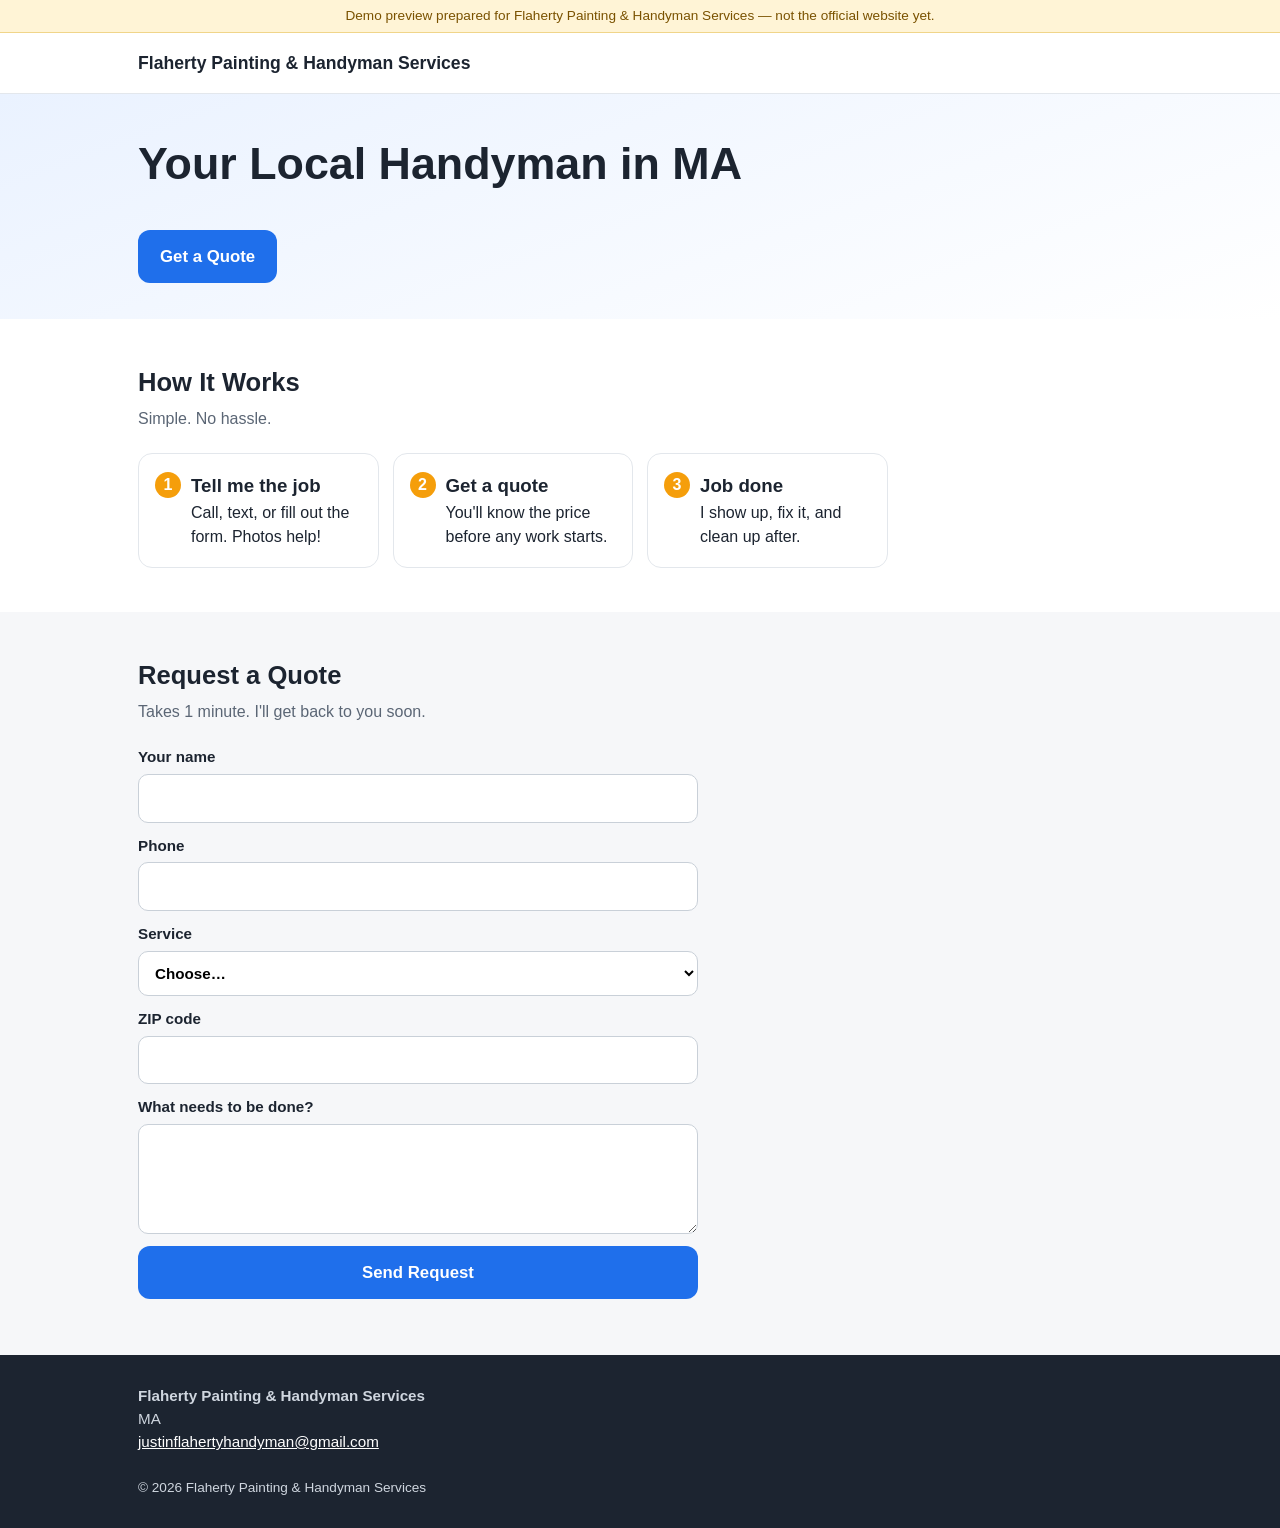
==== clients/01-flaherty-painting-handyman-services/index.html @ e027e021 "Add handyman demo sites Co-Authored-By: Claude Opus 5.5 <noreply@anthropic.com> Claude-Session: http" ====
<!DOCTYPE html>
<html lang="en">
<head>
<meta charset="UTF-8">
<meta name="viewport" content="width=device-width, initial-scale=1">
<title>Handyman</title>
<meta name="description" content="">
<meta name="robots" content="noindex, nofollow">
<style>
:root{--brand:#1f6feb;--brand-d:#1557c0;--accent:#f59e0b;--ink:#1c2430;--muted:#5b6675;--bg:#f6f7f9;--card:#fff;--line:#e3e7ec;--r:14px}
*{box-sizing:border-box;margin:0;padding:0}
body{font-family:-apple-system,BlinkMacSystemFont,"Segoe UI",Roboto,Arial,sans-serif;color:var(--ink);background:var(--bg);line-height:1.5;padding-bottom:76px}
a{color:inherit}
.wrap{max-width:1040px;margin:0 auto;padding:0 18px}
.ph{color:#9aa3ae;font-style:italic}
header{background:#fff;border-bottom:1px solid var(--line);position:sticky;top:0;z-index:10}
header .wrap{display:flex;align-items:center;justify-content:space-between;height:60px;gap:12px}
.logo{font-weight:800;font-size:1.1rem;display:flex;align-items:center;gap:8px}
.logo img{height:36px}
.hcall{background:var(--brand);color:#fff;text-decoration:none;padding:9px 14px;border-radius:10px;font-weight:700;white-space:nowrap}
.hero{background:linear-gradient(160deg,#eaf2ff,#fff);padding:44px 0 36px}
.hero h1{font-size:clamp(1.8rem,5vw,2.8rem);line-height:1.15;margin-bottom:10px}
.hero p.lead{font-size:1.1rem;color:var(--muted);margin-bottom:18px}
.badges{display:flex;flex-wrap:wrap;gap:8px;margin-bottom:22px}
.badge{background:#fff;border:1px solid var(--line);border-radius:999px;padding:6px 12px;font-size:.9rem;font-weight:600}
.cta{display:flex;flex-wrap:wrap;gap:10px}
.btn{display:inline-block;text-decoration:none;border:0;cursor:pointer;font:inherit;font-weight:700;padding:14px 22px;border-radius:12px;font-size:1.05rem;text-align:center}
.btn-p{background:var(--brand);color:#fff}.btn-p:hover{background:var(--brand-d)}
.btn-s{background:#fff;color:var(--ink);border:2px solid var(--ink)}
section{padding:44px 0}
section h2{font-size:1.6rem;margin-bottom:6px}
section .sub{color:var(--muted);margin-bottom:22px}
.grid{display:grid;gap:14px;grid-template-columns:repeat(auto-fill,minmax(220px,1fr))}
.card{background:var(--card);border:1px solid var(--line);border-radius:var(--r);padding:18px}
.svc .ic{font-size:1.8rem}.svc h3{margin:6px 0 4px;font-size:1.1rem}
.svc .price{margin-top:8px;font-weight:700;color:var(--brand)}
.steps{counter-reset:s}.step{position:relative;padding-left:52px}
.step:before{counter-increment:s;content:counter(s);position:absolute;left:16px;top:18px;width:26px;height:26px;border-radius:50%;background:var(--accent);color:#fff;font-weight:800;display:grid;place-items:center}
.chips{display:flex;flex-wrap:wrap;gap:8px}
.chip{background:#fff;border:1px solid var(--line);border-radius:999px;padding:6px 14px}
.ba{display:grid;grid-template-columns:1fr 1fr;gap:4px;border-radius:var(--r);overflow:hidden}
.ba figure{position:relative}.ba img{width:100%;height:160px;object-fit:cover;display:block}
.ba figcaption{position:absolute;left:6px;top:6px;background:rgba(0,0,0,.6);color:#fff;font-size:.75rem;padding:2px 8px;border-radius:6px}
.stars{color:var(--accent);letter-spacing:2px}
details{background:#fff;border:1px solid var(--line);border-radius:12px;padding:14px 16px;margin-bottom:10px}
summary{font-weight:700;cursor:pointer}details p{margin-top:8px;color:var(--muted)}
form{display:grid;gap:12px;max-width:560px}
label{font-weight:600;font-size:.95rem;display:grid;gap:5px}
input,select,textarea{font:inherit;padding:12px;border:1px solid #c9d0d8;border-radius:10px;background:#fff;width:100%}
textarea{min-height:110px}
#formMsg{font-weight:600}
.ok{color:#15803d}.err{color:#b91c1c}
footer{background:var(--ink);color:#cfd6df;padding:30px 0;font-size:.95rem}
footer a{color:#fff}
.social{display:flex;gap:14px;flex-wrap:wrap;margin-top:10px}
.bar{position:fixed;left:0;right:0;bottom:0;display:grid;grid-template-columns:1fr 1fr;gap:8px;padding:10px;background:#fff;border-top:1px solid var(--line);z-index:20}
.bar .btn{padding:12px}
@media(min-width:800px){.bar{display:none}body{padding-bottom:0}}
.hide{display:none!important}
.demo{background:#fff4d6;color:#7a5200;text-align:center;font-size:.85rem;padding:6px 12px;border-bottom:1px solid #f0d58a}
</style>
</head>
<body>

<div class="demo hide" id="demoBar"></div>
<header><div class="wrap">
  <div class="logo" id="logo"></div>
  <a class="hcall" id="hCall" href="#">📞 Call</a>
</div></header>

<div class="hero"><div class="wrap">
  <h1 id="heroTitle"></h1>
  <p class="lead" id="heroLead"></p>
  <div class="badges" id="badges"></div>
  <div class="cta">
    <a class="btn btn-p" href="#quote">Get a Quote</a>
    <a class="btn btn-s" id="heroCall" href="#">📞 Call Now</a>
  </div>
</div></div>

<section id="services"><div class="wrap">
  <h2>What I Can Help With</h2>
  <p class="sub">Don't see your job? Just ask — send a quick message.</p>
  <div class="grid" id="svcList"></div>
</div></section>

<section id="how" style="background:#fff"><div class="wrap">
  <h2>How It Works</h2>
  <p class="sub">Simple. No hassle.</p>
  <div class="grid steps">
    <div class="card step"><h3>Tell me the job</h3><p>Call, text, or fill out the form. Photos help!</p></div>
    <div class="card step"><h3>Get a quote</h3><p>You'll know the price before any work starts.</p></div>
    <div class="card step"><h3>Job done</h3><p>I show up, fix it, and clean up after.</p></div>
  </div>
</div></section>

<section id="area"><div class="wrap">
  <h2>Service Area</h2>
  <p class="sub" id="areaSub"></p>
  <div class="chips" id="areaList"></div>
</div></section>

<section id="gallery" style="background:#fff"><div class="wrap">
  <h2>Recent Work</h2>
  <p class="sub">Real before &amp; after photos.</p>
  <div class="grid" id="galList"></div>
</div></section>

<section id="reviews"><div class="wrap">
  <h2>What Customers Say</h2>
  <p class="sub" id="revSub"></p>
  <div class="grid" id="revList"></div>
</div></section>

<section id="faqSec" style="background:#fff"><div class="wrap">
  <h2>Questions</h2>
  <p class="sub">Quick answers.</p>
  <div id="faqList"></div>
</div></section>

<section id="quote"><div class="wrap">
  <h2>Request a Quote</h2>
  <p class="sub">Takes 1 minute. I'll get back to you soon.</p>
  <form id="qForm" novalidate>
    <label>Your name<input name="name" required autocomplete="name"></label>
    <label>Phone<input name="phone" type="tel" required autocomplete="tel"></label>
    <label>Service<select name="service" id="svcSelect"><option value="">Choose…</option></select></label>
    <label>ZIP code<input name="zip" inputmode="numeric" maxlength="5"></label>
    <label>What needs to be done?<textarea name="details" required></textarea></label>
    <button class="btn btn-p" type="submit">Send Request</button>
    <p id="formMsg" role="status"></p>
  </form>
</div></section>

<footer><div class="wrap">
  <div id="fInfo"></div>
  <div class="social" id="fSocial"></div>
  <p style="margin-top:14px;font-size:.85rem" id="fCopy"></p>
</div></footer>

<div class="bar">
  <a class="btn btn-s" id="barCall" href="#">📞 Call</a>
  <a class="btn btn-p" href="#quote">Get a Quote</a>
</div>

<script src="config.js"></script>
<script>
(function(){
  const S = window.SITE || {}, B = S.business || {}, P = !!S.showPlaceholders;
  const $ = id => document.getElementById(id);
  const has = v => Array.isArray(v) ? v.length > 0 : !!(v && String(v).trim());
  const el = (tag, cls, text) => { const e = document.createElement(tag); if (cls) e.className = cls; if (text != null) e.textContent = text; return e; };
  // set text or placeholder; returns false if empty and placeholders off
  const put = (node, val, ph) => {
    if (has(val)) { node.textContent = val; return true; }
    if (P) { node.textContent = "[" + ph + "]"; node.classList.add("ph"); return true; }
    node.textContent = ""; return false;
  };
  const hideSec = (id, list) => { if (!has(list) && !P) $(id).classList.add("hide"); };
  const place = [B.city, B.state].filter(has).join(", ");

  // Demo banner
  if (S.demo) { const db = $("demoBar"); db.textContent = "Demo preview" + (has(B.name) ? " prepared for " + B.name : "") + " — not the official website yet."; db.classList.remove("hide"); }

  // Title / meta
  if (has(B.name)) document.title = B.name + (place ? " — Handyman in " + place : "");
  document.querySelector('meta[name=description]').content =
    [B.tagline, place && "Handyman services in " + place].filter(has).join(". ");

  // Logo
  const logo = $("logo");
  if (has(B.logo)) { const i = el("img"); i.src = B.logo; i.alt = B.name || "Logo"; logo.append(i); }
  const ln = el("span"); put(ln, B.name, "Business Name"); logo.append(ln);

  // Phone buttons
  const tel = has(B.phone) ? "tel:" + B.phone.replace(/[^\d+]/g, "") : "";
  ["hCall","heroCall","barCall"].forEach(id => {
    const a = $(id);
    if (tel) a.href = tel;
    else if (P) { a.href = "#"; a.title = "Phone not set"; a.addEventListener("click", e => e.preventDefault()); }
    else a.classList.add("hide");
  });
  if (has(B.phoneDisplay) && tel) $("heroCall").textContent = "📞 " + B.phoneDisplay;

  // Hero
  $("heroTitle").textContent = place ? "Your Local Handyman in " + place : (P ? "Your Local Handyman in [City, State]" : "Your Local Handyman");
  put($("heroLead"), B.tagline, "Short tagline — e.g. what you do best");

  // Badges (only true facts)
  const badges = $("badges");
  const addB = t => badges.append(el("span","badge",t));
  if (B.licensed) addB("✅ Licensed" + (has(B.licenseNumber) ? " #" + B.licenseNumber : ""));
  if (B.insured) addB("🛡️ Insured");
  if (has(B.yearsInBusiness)) addB("🔧 " + B.yearsInBusiness + " years experience");
  if (has(B.hours)) addB("🕒 " + B.hours);
  if (B.freeQuotes) addB("💬 Free quotes");

  // Services
  const svc = S.services || [], sl = $("svcList"), sel = $("svcSelect");
  svc.forEach(s => {
    const c = el("div","card svc");
    if (has(s.icon)) c.append(el("div","ic",s.icon));
    c.append(el("h3",null,s.name || ""));
    if (has(s.desc)) c.append(el("p",null,s.desc));
    if (has(s.priceFrom)) c.append(el("div","price","From " + s.priceFrom));
    sl.append(c);
    const o = el("option",null,s.name); o.value = s.name; sel.append(o);
  });
  if (!svc.length && P) sl.append(el("div","card ph","[Add services in config.js]"));
  sel.append(Object.assign(el("option",null,"Other"),{value:"Other"}));
  hideSec("services", svc);

  // Area
  const area = S.serviceArea || [];
  area.forEach(a => $("areaList").append(el("span","chip",a)));
  if (!area.length && P) $("areaList").append(el("span","chip ph","[Cities / ZIP codes]"));
  $("areaSub").textContent = place ? "Based in " + place + ". Not sure if I cover you? Just ask." : "Not sure if I cover you? Just ask.";
  hideSec("area", area);

  // Gallery
  const gal = S.gallery || [];
  gal.forEach(g => {
    const c = el("div","card"); c.style.padding = "8px";
    const ba = el("div","ba");
    [["before","Before"],["after","After"]].forEach(([k,t]) => {
      if (!has(g[k])) return;
      const f = el("figure"), i = el("img"); i.src = g[k]; i.alt = t + (g.caption ? " — " + g.caption : ""); i.loading = "lazy";
      f.append(i, el("figcaption",null,t)); ba.append(f);
    });
    c.append(ba); if (has(g.caption)) { const p = el("p",null,g.caption); p.style.padding = "8px 6px 2px"; c.append(p); }
    $("galList").append(c);
  });
  if (!gal.length && P) $("galList").append(el("div","card ph","[Real before/after photos]"));
  hideSec("gallery", gal);

  // Reviews (real only)
  const rev = S.reviews || [];
  rev.forEach(r => {
    const c = el("div","card");
    const n = Math.max(0, Math.min(5, parseInt(r.stars) || 0));
    if (n) c.append(el("div","stars","★".repeat(n)));
    c.append(el("p",null,"“" + (r.text || "") + "”"));
    const m = el("p",null,"— " + (r.name || "") + (has(r.source) ? " · " + r.source : "")); m.style.cssText = "color:var(--muted);margin-top:8px;font-size:.9rem";
    c.append(m); $("revList").append(c);
  });
  if (!rev.length && P) $("revList").append(el("div","card ph","[Real reviews only — e.g. copied from Google]"));
  const rs = $("revSub");
  if (has(S.reviewsLink)) { const a = el("a",null,"See all reviews →"); a.href = S.reviewsLink; a.target = "_blank"; a.rel = "noopener"; rs.append(a); }
  hideSec("reviews", rev);

  // FAQ (+ payments as FAQ item if set)
  const faq = (S.faq || []).slice();
  if (has(S.payments)) faq.push({ q: "How can I pay?", a: S.payments.join(", ") });
  faq.forEach(f => { const d = el("details"); d.append(el("summary",null,f.q), el("p",null,f.a)); $("faqList").append(d); });
  if (!faq.length && P) $("faqList").append(el("div","card ph","[FAQ: payment, warranty, how fast you come…]"));
  hideSec("faqSec", faq);

  // Footer
  const fi = $("fInfo");
  const fn = el("strong"); put(fn, B.name, "Business Name"); fi.append(fn);
  [B.address || place, B.hours].filter(has).forEach(t => fi.append(el("div",null,t)));
  if (tel) { const a = el("a",null,B.phoneDisplay || B.phone); a.href = tel; { const w = el("div"); w.append(a); fi.append(w); } }
  if (has(B.email)) { const a = el("a",null,B.email); a.href = "mailto:" + B.email; { const w = el("div"); w.append(a); fi.append(w); } }
  const so = S.social || {}, names = {google:"Google",facebook:"Facebook",instagram:"Instagram",yelp:"Yelp",nextdoor:"Nextdoor"};
  Object.keys(names).forEach(k => { if (has(so[k])) { const a = el("a",null,names[k]); a.href = so[k]; a.target = "_blank"; a.rel = "noopener"; $("fSocial").append(a); } });
  $("fCopy").textContent = "© " + new Date().getFullYear() + (has(B.name) ? " " + B.name : "");

  // Quote form
  const L = S.leads || {}, form = $("qForm"), msg = $("formMsg");
  const say = (t, ok) => { msg.textContent = t; msg.className = ok ? "ok" : "err"; };
  form.addEventListener("submit", async e => {
    e.preventDefault();
    const d = Object.fromEntries(new FormData(form));
    if (!has(d.name) || !has(d.phone) || !has(d.details)) return say("Please fill in name, phone and what needs to be done.");
    const text = `New quote request\nName: ${d.name}\nPhone: ${d.phone}\nService: ${d.service || "-"}\nZIP: ${d.zip || "-"}\nDetails: ${d.details}`;
    if (has(L.formEndpoint)) {
      try {
        const r = await fetch(L.formEndpoint, { method: "POST", headers: { "Accept": "application/json" }, body: new FormData(form) });
        if (!r.ok) throw 0;
        form.reset(); return say("Thanks! Your request was sent. I'll get back to you soon.", true);
      } catch (_) { return say("Couldn't send. Please call or text instead."); }
    }
    if (has(L.email)) { location.href = "mailto:" + L.email + "?subject=" + encodeURIComponent("Quote request — " + d.name) + "&body=" + encodeURIComponent(text); return say("Your email app should open — just press Send.", true); }
    if (has(L.sms)) { location.href = "sms:" + L.sms.replace(/[^\d+]/g,"") + "?&body=" + encodeURIComponent(text); return say("Your messages app should open — just press Send.", true); }
    say(P ? "[Form not connected yet — set leads in config.js]" : "Please call us to request a quote.");
  });
})();
</script>
</body>
</html>
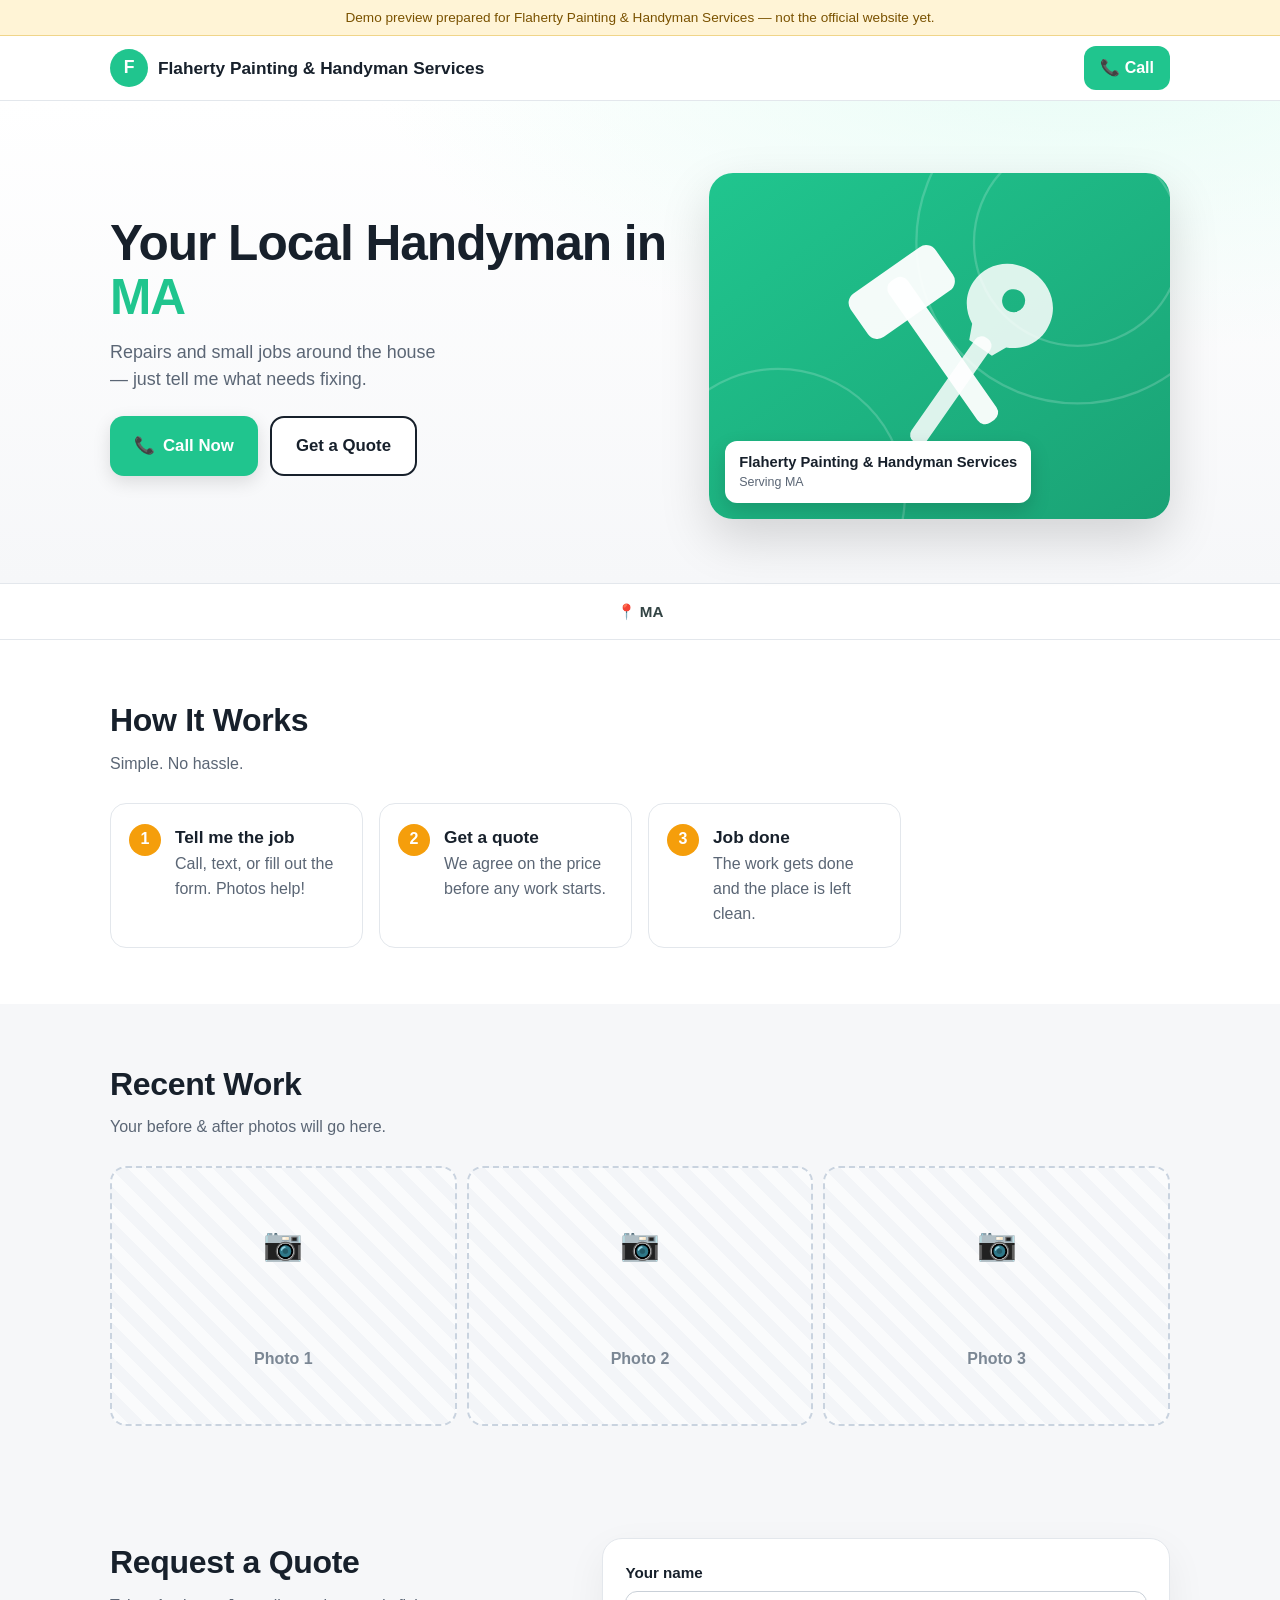
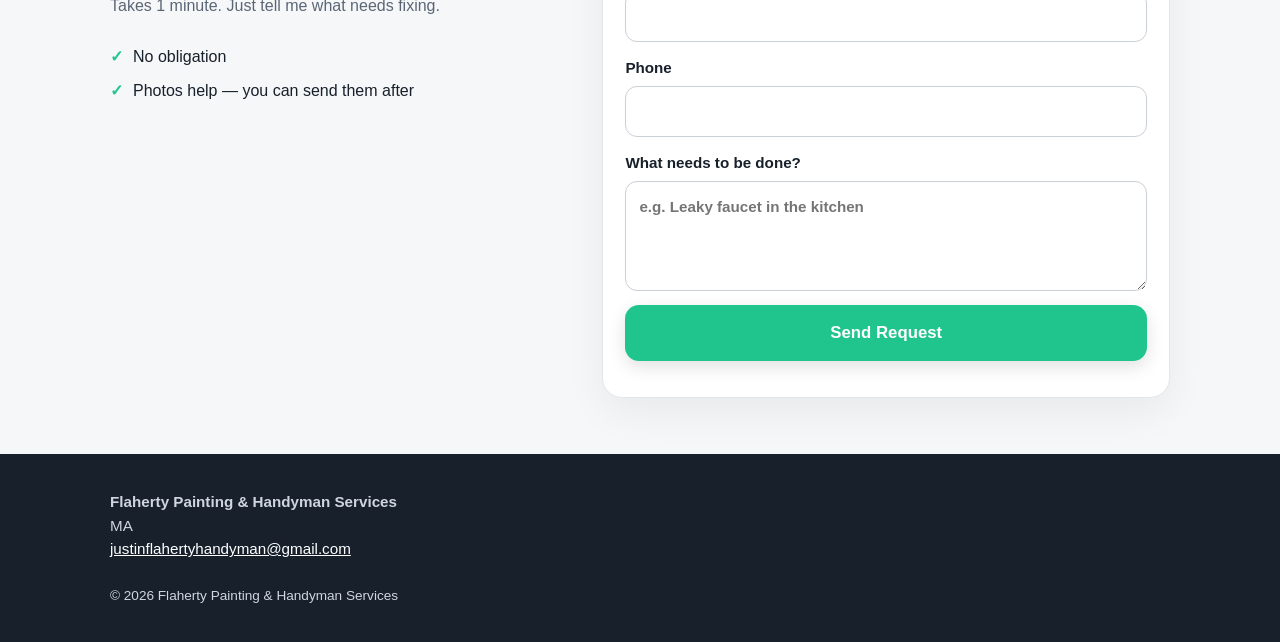
==== commit bebe3260: "Design v2 for all handyman demos Co-Authored-By: Claude Opus 5.5 <noreply@anthropic.com> Claude-Sess" ====
--- a/clients/01-flaherty-painting-handyman-services/index.html
+++ b/clients/01-flaherty-painting-handyman-services/index.html
@@ -7,129 +7,222 @@
 <meta name="description" content="">
 <meta name="robots" content="noindex, nofollow">
 <style>
-:root{--brand:#1f6feb;--brand-d:#1557c0;--accent:#f59e0b;--ink:#1c2430;--muted:#5b6675;--bg:#f6f7f9;--card:#fff;--line:#e3e7ec;--r:14px}
+:root{--brand:#1f6feb;--brand-d:#1557c0;--brand-l:#eaf2ff;--accent:#f59e0b;--ink:#17202b;--muted:#5b6675;--bg:#f6f7f9;--card:#fff;--line:#e3e7ec;--r:16px}
 *{box-sizing:border-box;margin:0;padding:0}
-body{font-family:-apple-system,BlinkMacSystemFont,"Segoe UI",Roboto,Arial,sans-serif;color:var(--ink);background:var(--bg);line-height:1.5;padding-bottom:76px}
+html{scroll-behavior:smooth}
+body{font-family:-apple-system,BlinkMacSystemFont,"Segoe UI",Roboto,Arial,sans-serif;color:var(--ink);background:var(--bg);line-height:1.55;padding-bottom:80px;-webkit-font-smoothing:antialiased}
 a{color:inherit}
-.wrap{max-width:1040px;margin:0 auto;padding:0 18px}
-.ph{color:#9aa3ae;font-style:italic}
-header{background:#fff;border-bottom:1px solid var(--line);position:sticky;top:0;z-index:10}
-header .wrap{display:flex;align-items:center;justify-content:space-between;height:60px;gap:12px}
-.logo{font-weight:800;font-size:1.1rem;display:flex;align-items:center;gap:8px}
-.logo img{height:36px}
-.hcall{background:var(--brand);color:#fff;text-decoration:none;padding:9px 14px;border-radius:10px;font-weight:700;white-space:nowrap}
-.hero{background:linear-gradient(160deg,#eaf2ff,#fff);padding:44px 0 36px}
-.hero h1{font-size:clamp(1.8rem,5vw,2.8rem);line-height:1.15;margin-bottom:10px}
-.hero p.lead{font-size:1.1rem;color:var(--muted);margin-bottom:18px}
-.badges{display:flex;flex-wrap:wrap;gap:8px;margin-bottom:22px}
-.badge{background:#fff;border:1px solid var(--line);border-radius:999px;padding:6px 12px;font-size:.9rem;font-weight:600}
-.cta{display:flex;flex-wrap:wrap;gap:10px}
-.btn{display:inline-block;text-decoration:none;border:0;cursor:pointer;font:inherit;font-weight:700;padding:14px 22px;border-radius:12px;font-size:1.05rem;text-align:center}
-.btn-p{background:var(--brand);color:#fff}.btn-p:hover{background:var(--brand-d)}
+.wrap{max-width:1100px;margin:0 auto;padding:0 20px}
+.hide{display:none!important}
+
+/* demo bar */
+.demo{background:#fff4d6;color:#7a5200;text-align:center;font-size:.85rem;padding:7px 12px;border-bottom:1px solid #f0d58a}
+
+/* header */
+header{background:rgba(255,255,255,.92);backdrop-filter:blur(8px);border-bottom:1px solid var(--line);position:sticky;top:0;z-index:10}
+header .wrap{display:flex;align-items:center;justify-content:space-between;height:64px;gap:12px}
+.logo{font-weight:800;font-size:1.08rem;display:flex;align-items:center;gap:10px;text-decoration:none}
+.logo img{height:38px}
+.mono{width:38px;height:38px;border-radius:50%;background:var(--brand);color:#fff;display:grid;place-items:center;font-weight:800;font-size:1.1rem;flex:none}
+.hcall{background:var(--brand);color:#fff;text-decoration:none;padding:10px 16px;border-radius:12px;font-weight:700;white-space:nowrap;border:0;font:inherit;font-weight:700;cursor:pointer}
+
+/* buttons */
+.btn{display:inline-flex;align-items:center;justify-content:center;gap:8px;text-decoration:none;border:0;cursor:pointer;font:inherit;font-weight:700;padding:15px 24px;border-radius:14px;font-size:1.05rem;transition:transform .15s,box-shadow .2s,background .2s}
+.btn:hover{transform:translateY(-2px)}
+.btn-p{background:var(--brand);color:#fff;box-shadow:0 6px 18px rgba(0,0,0,.12)}
+.btn-p:hover{background:var(--brand-d)}
 .btn-s{background:#fff;color:var(--ink);border:2px solid var(--ink)}
-section{padding:44px 0}
-section h2{font-size:1.6rem;margin-bottom:6px}
-section .sub{color:var(--muted);margin-bottom:22px}
-.grid{display:grid;gap:14px;grid-template-columns:repeat(auto-fill,minmax(220px,1fr))}
-.card{background:var(--card);border:1px solid var(--line);border-radius:var(--r);padding:18px}
-.svc .ic{font-size:1.8rem}.svc h3{margin:6px 0 4px;font-size:1.1rem}
-.svc .price{margin-top:8px;font-weight:700;color:var(--brand)}
-.steps{counter-reset:s}.step{position:relative;padding-left:52px}
-.step:before{counter-increment:s;content:counter(s);position:absolute;left:16px;top:18px;width:26px;height:26px;border-radius:50%;background:var(--accent);color:#fff;font-weight:800;display:grid;place-items:center}
+.pulse{animation:pulse 2.6s ease-in-out infinite}
+@keyframes pulse{0%,100%{box-shadow:0 0 0 0 rgba(31,111,235,.45)}50%{box-shadow:0 0 0 12px rgba(31,111,235,0)}}
+
+/* hero */
+.hero{background:radial-gradient(1200px 500px at 85% -10%,var(--brand-l),transparent 60%),linear-gradient(180deg,#fff,var(--bg));padding:48px 0 40px}
+.hero .wrap{display:grid;gap:36px;align-items:center}
+.hero h1{font-size:clamp(2rem,5.2vw,3.1rem);line-height:1.1;letter-spacing:-.02em;margin-bottom:14px}
+.hero h1 span{color:var(--brand)}
+.hero p.lead{font-size:1.12rem;color:var(--muted);margin-bottom:22px;max-width:34ch}
+.cta{display:flex;flex-wrap:wrap;gap:12px}
+.art{position:relative;border-radius:24px;background:linear-gradient(145deg,var(--brand),var(--brand-d));aspect-ratio:4/3;overflow:hidden;box-shadow:0 20px 50px rgba(0,0,0,.15)}
+.art svg{position:absolute;inset:0;width:100%;height:100%}
+.art .tag{position:absolute;left:16px;bottom:16px;background:#fff;border-radius:12px;padding:10px 14px;font-weight:700;font-size:.92rem;box-shadow:0 8px 20px rgba(0,0,0,.15)}
+.art .tag small{display:block;font-weight:500;color:var(--muted);font-size:.78rem}
+@media(min-width:860px){.hero .wrap{grid-template-columns:1.1fr .9fr}.hero{padding:72px 0 64px}}
+
+/* fact strip */
+.strip{background:#fff;border-top:1px solid var(--line);border-bottom:1px solid var(--line)}
+.strip .wrap{display:flex;flex-wrap:wrap;gap:10px 28px;justify-content:center;padding-top:16px;padding-bottom:16px;font-weight:600;font-size:.95rem;color:#344}
+.strip span{display:flex;align-items:center;gap:8px}
+
+/* sections */
+section{padding:56px 0}
+section.alt{background:#fff}
+section h2{font-size:clamp(1.5rem,3.4vw,2rem);letter-spacing:-.01em;margin-bottom:6px}
+section .sub{color:var(--muted);margin-bottom:26px}
+.grid{display:grid;gap:16px;grid-template-columns:repeat(auto-fill,minmax(230px,1fr))}
+.card{background:var(--card);border:1px solid var(--line);border-radius:var(--r);padding:20px;transition:transform .2s,box-shadow .2s,border-color .2s}
+.card.lift:hover{transform:translateY(-4px);box-shadow:0 14px 30px rgba(0,0,0,.08);border-color:transparent}
+.svc{display:flex;gap:14px;align-items:flex-start}
+.svc .ic{font-size:1.6rem;width:52px;height:52px;border-radius:14px;background:var(--brand-l);display:grid;place-items:center;flex:none}
+.svc h3{font-size:1.08rem;margin-bottom:2px}
+.svc p{color:var(--muted);font-size:.95rem}
+.svc .price{margin-top:6px;font-weight:700;color:var(--brand)}
+.grid.few{grid-template-columns:1fr;max-width:640px}
+.steps .card{position:relative;padding-left:64px}
+.steps .n{position:absolute;left:18px;top:20px;width:32px;height:32px;border-radius:50%;background:var(--accent);color:#fff;font-weight:800;display:grid;place-items:center}
+.steps h3{font-size:1.08rem;margin-bottom:2px}
+.steps p{color:var(--muted)}
 .chips{display:flex;flex-wrap:wrap;gap:8px}
-.chip{background:#fff;border:1px solid var(--line);border-radius:999px;padding:6px 14px}
-.ba{display:grid;grid-template-columns:1fr 1fr;gap:4px;border-radius:var(--r);overflow:hidden}
-.ba figure{position:relative}.ba img{width:100%;height:160px;object-fit:cover;display:block}
-.ba figcaption{position:absolute;left:6px;top:6px;background:rgba(0,0,0,.6);color:#fff;font-size:.75rem;padding:2px 8px;border-radius:6px}
+.chip{background:#fff;border:1px solid var(--line);border-radius:999px;padding:7px 15px;font-weight:600}
+.ba{display:grid;grid-template-columns:1fr 1fr;gap:4px;border-radius:12px;overflow:hidden}
+.ba figure{position:relative}.ba img{width:100%;height:170px;object-fit:cover;display:block}
+.ba figcaption{position:absolute;left:8px;top:8px;background:rgba(0,0,0,.6);color:#fff;font-size:.75rem;padding:2px 8px;border-radius:6px}
+.ph-photo{aspect-ratio:4/3;border:2px dashed #c9d3df;border-radius:var(--r);display:grid;place-items:center;text-align:center;color:#7b8794;background:repeating-linear-gradient(45deg,#fafbfc,#fafbfc 12px,#f3f5f8 12px,#f3f5f8 24px);padding:16px;font-weight:600}
+.gal-ph{grid-template-columns:repeat(3,1fr)!important;gap:10px}
+@media(max-width:600px){.gal-ph .ph-photo{aspect-ratio:1;padding:8px;font-size:.75rem}.gal-ph .ph-photo b{font-size:1.4rem}.art{aspect-ratio:16/9}}
+.ph-photo b{display:block;font-size:2rem;margin-bottom:6px}
 .stars{color:var(--accent);letter-spacing:2px}
-details{background:#fff;border:1px solid var(--line);border-radius:12px;padding:14px 16px;margin-bottom:10px}
-summary{font-weight:700;cursor:pointer}details p{margin-top:8px;color:var(--muted)}
-form{display:grid;gap:12px;max-width:560px}
-label{font-weight:600;font-size:.95rem;display:grid;gap:5px}
-input,select,textarea{font:inherit;padding:12px;border:1px solid #c9d0d8;border-radius:10px;background:#fff;width:100%}
-textarea{min-height:110px}
+.revcta{display:flex;align-items:center;justify-content:space-between;gap:16px;flex-wrap:wrap;background:var(--brand-l);border-radius:var(--r);padding:22px}
+.revcta p{font-weight:700;font-size:1.05rem}
+details{background:#fff;border:1px solid var(--line);border-radius:14px;padding:16px 18px;margin-bottom:10px}
+summary{font-weight:700;cursor:pointer;list-style:none;display:flex;justify-content:space-between;gap:10px}
+summary::after{content:"+";font-size:1.3rem;line-height:1;color:var(--brand);transition:transform .2s}
+details[open] summary::after{transform:rotate(45deg)}
+details p{margin-top:8px;color:var(--muted)}
+
+/* quote */
+.quote-box{display:grid;gap:28px;align-items:start}
+@media(min-width:860px){.quote-box{grid-template-columns:.9fr 1.1fr}}
+.qside li{list-style:none;margin:10px 0;display:flex;gap:10px;align-items:flex-start}
+.qside li b{color:var(--brand)}
+form{display:grid;gap:14px;background:#fff;border:1px solid var(--line);border-radius:20px;padding:22px;box-shadow:0 14px 40px rgba(0,0,0,.06)}
+label{font-weight:600;font-size:.95rem;display:grid;gap:6px}
+input,textarea{font:inherit;padding:13px;border:1px solid #c9d0d8;border-radius:12px;background:#fff;width:100%;transition:border-color .2s,box-shadow .2s}
+input:focus,textarea:focus{outline:0;border-color:var(--brand);box-shadow:0 0 0 4px var(--brand-l)}
+textarea{min-height:110px;resize:vertical}
 #formMsg{font-weight:600}
-.ok{color:#15803d}.err{color:#b91c1c}
-footer{background:var(--ink);color:#cfd6df;padding:30px 0;font-size:.95rem}
+.err{color:#b91c1c}
+.done{display:grid;place-items:center;text-align:center;gap:10px;padding:30px 10px}
+.check{width:64px;height:64px;border-radius:50%;background:#16a34a;display:grid;place-items:center;animation:pop .5s cubic-bezier(.2,1.4,.4,1)}
+.check svg{width:34px;height:34px;stroke:#fff;stroke-width:3;fill:none;stroke-dasharray:40;stroke-dashoffset:40;animation:draw .5s .25s forwards}
+@keyframes pop{from{transform:scale(0)}to{transform:scale(1)}}
+@keyframes draw{to{stroke-dashoffset:0}}
+
+/* footer */
+footer{background:var(--ink);color:#cfd6df;padding:36px 0;font-size:.95rem}
 footer a{color:#fff}
 .social{display:flex;gap:14px;flex-wrap:wrap;margin-top:10px}
-.bar{position:fixed;left:0;right:0;bottom:0;display:grid;grid-template-columns:1fr 1fr;gap:8px;padding:10px;background:#fff;border-top:1px solid var(--line);z-index:20}
-.bar .btn{padding:12px}
-@media(min-width:800px){.bar{display:none}body{padding-bottom:0}}
-.hide{display:none!important}
-.demo{background:#fff4d6;color:#7a5200;text-align:center;font-size:.85rem;padding:6px 12px;border-bottom:1px solid #f0d58a}
+
+/* sticky bar (mobile) */
+.bar{position:fixed;left:0;right:0;bottom:0;display:grid;grid-auto-flow:column;grid-auto-columns:1fr;gap:8px;padding:10px;background:#fff;border-top:1px solid var(--line);z-index:20;box-shadow:0 -6px 20px rgba(0,0,0,.06)}
+.bar .btn{padding:13px}
+@media(min-width:860px){.bar{display:none}body{padding-bottom:0}}
+
+/* toast */
+.toast{position:fixed;left:50%;bottom:96px;transform:translateX(-50%) translateY(20px);background:var(--ink);color:#fff;padding:12px 18px;border-radius:12px;font-size:.92rem;opacity:0;pointer-events:none;transition:.3s;z-index:30;max-width:90vw;text-align:center}
+.toast.on{opacity:1;transform:translateX(-50%) translateY(0)}
+
+/* scroll reveal */
+.rv{opacity:0;transform:translateY(24px);transition:opacity .7s ease,transform .7s ease}
+.rv.in{opacity:1;transform:none}
+.stagger>*{opacity:0;transform:translateY(18px);transition:opacity .6s ease,transform .6s ease}
+.stagger.in>*{opacity:1;transform:none}
+.stagger.in>*:nth-child(2){transition-delay:.12s}.stagger.in>*:nth-child(3){transition-delay:.24s}.stagger.in>*:nth-child(4){transition-delay:.36s}.stagger.in>*:nth-child(5){transition-delay:.48s}.stagger.in>*:nth-child(6){transition-delay:.6s}
+@media (prefers-reduced-motion:reduce){*,*::before,*::after{animation:none!important;transition:none!important}.rv,.stagger>*{opacity:1;transform:none}}
 </style>
 </head>
 <body>
 
 <div class="demo hide" id="demoBar"></div>
+
 <header><div class="wrap">
-  <div class="logo" id="logo"></div>
-  <a class="hcall" id="hCall" href="#">📞 Call</a>
+  <a class="logo" href="#top" id="logo"></a>
+  <a class="hcall callbtn" href="#">📞 <span>Call</span></a>
 </div></header>
 
-<div class="hero"><div class="wrap">
-  <h1 id="heroTitle"></h1>
-  <p class="lead" id="heroLead"></p>
-  <div class="badges" id="badges"></div>
-  <div class="cta">
-    <a class="btn btn-p" href="#quote">Get a Quote</a>
-    <a class="btn btn-s" id="heroCall" href="#">📞 Call Now</a>
+<div class="hero" id="top"><div class="wrap">
+  <div class="rv">
+    <h1 id="heroTitle"></h1>
+    <p class="lead" id="heroLead"></p>
+    <div class="cta">
+      <a class="btn btn-p pulse callbtn" href="#">📞 <span>Call Now</span></a>
+      <a class="btn btn-s" href="#quote">Get a Quote</a>
+    </div>
+  </div>
+  <div class="art rv" aria-hidden="true">
+    <svg viewBox="0 0 400 300" preserveAspectRatio="xMidYMid slice">
+      <g fill="none" stroke="rgba(255,255,255,.18)" stroke-width="2">
+        <circle cx="320" cy="60" r="90"/><circle cx="320" cy="60" r="140"/><circle cx="60" cy="280" r="110"/>
+      </g>
+      <g transform="translate(120 60) rotate(-35 80 90)" fill="#fff">
+        <rect x="70" y="20" width="20" height="150" rx="8" opacity=".95"/>
+        <path d="M45 10h70a10 10 0 0 1 10 10v26a10 10 0 0 1-10 10H45a10 10 0 0 1-10-10V20a10 10 0 0 1 10-10z" opacity=".95"/>
+      </g>
+      <g transform="translate(150 70) rotate(35 80 90)" fill="rgba(255,255,255,.85)">
+        <rect x="72" y="70" width="16" height="110" rx="7"/>
+        <path d="M80 0c-22 0-38 16-38 36 0 14 8 25 20 31l6 13h24l6-13c12-6 20-17 20-31 0-20-16-36-38-36zm0 20a10 10 0 1 1 0 20 10 10 0 0 1 0-20z"/>
+      </g>
+    </svg>
+    <div class="tag" id="artTag"></div>
   </div>
 </div></div>
 
+<div class="strip" id="strip"><div class="wrap" id="stripIn"></div></div>
+
 <section id="services"><div class="wrap">
-  <h2>What I Can Help With</h2>
-  <p class="sub">Don't see your job? Just ask — send a quick message.</p>
-  <div class="grid" id="svcList"></div>
-</div></section>
-
-<section id="how" style="background:#fff"><div class="wrap">
-  <h2>How It Works</h2>
-  <p class="sub">Simple. No hassle.</p>
-  <div class="grid steps">
-    <div class="card step"><h3>Tell me the job</h3><p>Call, text, or fill out the form. Photos help!</p></div>
-    <div class="card step"><h3>Get a quote</h3><p>You'll know the price before any work starts.</p></div>
-    <div class="card step"><h3>Job done</h3><p>I show up, fix it, and clean up after.</p></div>
+  <div class="rv"><h2>What I Can Help With</h2>
+  <p class="sub">Don't see your job? Just ask — send a quick message.</p></div>
+  <div class="grid stagger" id="svcList"></div>
+</div></section>
+
+<section id="how" class="alt"><div class="wrap">
+  <div class="rv"><h2>How It Works</h2><p class="sub">Simple. No hassle.</p></div>
+  <div class="grid steps stagger">
+    <div class="card"><span class="n">1</span><h3>Tell me the job</h3><p>Call, text, or fill out the form. Photos help!</p></div>
+    <div class="card"><span class="n">2</span><h3>Get a quote</h3><p>We agree on the price before any work starts.</p></div>
+    <div class="card"><span class="n">3</span><h3>Job done</h3><p>The work gets done and the place is left clean.</p></div>
   </div>
 </div></section>
 
+<section id="gallery"><div class="wrap">
+  <div class="rv"><h2>Recent Work</h2><p class="sub" id="galSub">Real before &amp; after photos.</p></div>
+  <div class="grid stagger" id="galList"></div>
+</div></section>
+
+<section id="reviews" class="alt"><div class="wrap">
+  <div class="rv"><h2>What Customers Say</h2><p class="sub">Real feedback from real customers.</p></div>
+  <div class="grid stagger" id="revList"></div>
+  <div class="revcta rv hide" id="revCta" style="margin-top:16px"><p id="revCtaText"></p><a class="btn btn-p" id="revCtaBtn" target="_blank" rel="noopener">Read reviews →</a></div>
+</div></section>
+
 <section id="area"><div class="wrap">
-  <h2>Service Area</h2>
-  <p class="sub" id="areaSub"></p>
-  <div class="chips" id="areaList"></div>
-</div></section>
-
-<section id="gallery" style="background:#fff"><div class="wrap">
-  <h2>Recent Work</h2>
-  <p class="sub">Real before &amp; after photos.</p>
-  <div class="grid" id="galList"></div>
-</div></section>
-
-<section id="reviews"><div class="wrap">
-  <h2>What Customers Say</h2>
-  <p class="sub" id="revSub"></p>
-  <div class="grid" id="revList"></div>
-</div></section>
-
-<section id="faqSec" style="background:#fff"><div class="wrap">
-  <h2>Questions</h2>
-  <p class="sub">Quick answers.</p>
-  <div id="faqList"></div>
-</div></section>
-
-<section id="quote"><div class="wrap">
-  <h2>Request a Quote</h2>
-  <p class="sub">Takes 1 minute. I'll get back to you soon.</p>
-  <form id="qForm" novalidate>
-    <label>Your name<input name="name" required autocomplete="name"></label>
-    <label>Phone<input name="phone" type="tel" required autocomplete="tel"></label>
-    <label>Service<select name="service" id="svcSelect"><option value="">Choose…</option></select></label>
-    <label>ZIP code<input name="zip" inputmode="numeric" maxlength="5"></label>
-    <label>What needs to be done?<textarea name="details" required></textarea></label>
-    <button class="btn btn-p" type="submit">Send Request</button>
-    <p id="formMsg" role="status"></p>
-  </form>
+  <div class="rv"><h2>Service Area</h2><p class="sub" id="areaSub"></p></div>
+  <div class="chips stagger" id="areaList"></div>
+</div></section>
+
+<section id="faqSec" class="alt"><div class="wrap" style="max-width:820px">
+  <div class="rv"><h2>Questions</h2><p class="sub">Quick answers.</p></div>
+  <div id="faqList" class="rv"></div>
+</div></section>
+
+<section id="quote"><div class="wrap quote-box">
+  <div class="qside rv">
+    <h2>Request a Quote</h2>
+    <p class="sub">Takes 1 minute. Just tell me what needs fixing.</p>
+    <ul>
+      <li><b>✓</b> No obligation</li>
+      <li><b>✓</b> Photos help — you can send them after</li>
+      <li id="qHours" class="hide"></li>
+    </ul>
+  </div>
+  <div class="rv" id="formWrap">
+    <form id="qForm" novalidate>
+      <label>Your name<input name="name" required autocomplete="name"></label>
+      <label>Phone<input name="phone" type="tel" required autocomplete="tel"></label>
+      <label>What needs to be done?<textarea name="details" required placeholder="e.g. Leaky faucet in the kitchen"></textarea></label>
+      <button class="btn btn-p" type="submit">Send Request</button>
+      <p id="formMsg" role="status"></p>
+    </form>
+  </div>
 </div></section>
 
 <footer><div class="wrap">
@@ -138,152 +231,182 @@
   <p style="margin-top:14px;font-size:.85rem" id="fCopy"></p>
 </div></footer>
 
-<div class="bar">
-  <a class="btn btn-s" id="barCall" href="#">📞 Call</a>
+<div class="bar" id="bar">
+  <a class="btn btn-s callbtn" href="#">📞 <span>Call</span></a>
   <a class="btn btn-p" href="#quote">Get a Quote</a>
 </div>
+<div class="toast" id="toast"></div>
 
 <script src="config.js"></script>
 <script>
 (function(){
-  const S = window.SITE || {}, B = S.business || {}, P = !!S.showPlaceholders;
+  const S = window.SITE || {}, B = S.business || {}, P = !!S.showPlaceholders, DEMO = !!S.demo;
   const $ = id => document.getElementById(id);
   const has = v => Array.isArray(v) ? v.length > 0 : !!(v && String(v).trim());
   const el = (tag, cls, text) => { const e = document.createElement(tag); if (cls) e.className = cls; if (text != null) e.textContent = text; return e; };
-  // set text or placeholder; returns false if empty and placeholders off
-  const put = (node, val, ph) => {
-    if (has(val)) { node.textContent = val; return true; }
-    if (P) { node.textContent = "[" + ph + "]"; node.classList.add("ph"); return true; }
-    node.textContent = ""; return false;
-  };
-  const hideSec = (id, list) => { if (!has(list) && !P) $(id).classList.add("hide"); };
   const place = [B.city, B.state].filter(has).join(", ");
-
-  // Demo banner
-  if (S.demo) { const db = $("demoBar"); db.textContent = "Demo preview" + (has(B.name) ? " prepared for " + B.name : "") + " — not the official website yet."; db.classList.remove("hide"); }
+  const toast = t => { const x = $("toast"); x.textContent = t; x.classList.add("on"); clearTimeout(x._t); x._t = setTimeout(() => x.classList.remove("on"), 2800); };
+
+  // Brand color from name (unique per client, stable)
+  if (!S.brandColor && has(B.name)) {
+    let h = 0; for (const c of B.name) h = (h * 31 + c.charCodeAt(0)) % 360;
+    const hue = [212, 160, 195, 24, 228, 175][h % 6];
+    document.documentElement.style.setProperty("--brand", `hsl(${hue} 72% 45%)`);
+    document.documentElement.style.setProperty("--brand-d", `hsl(${hue} 72% 37%)`);
+    document.documentElement.style.setProperty("--brand-l", `hsl(${hue} 80% 95%)`);
+  } else if (S.brandColor) document.documentElement.style.setProperty("--brand", S.brandColor);
+
+  // Demo bar
+  if (DEMO) { const d = $("demoBar"); d.textContent = "Demo preview" + (has(B.name) ? " prepared for " + B.name : "") + " — not the official website yet."; d.classList.remove("hide"); }
 
   // Title / meta
   if (has(B.name)) document.title = B.name + (place ? " — Handyman in " + place : "");
-  document.querySelector('meta[name=description]').content =
-    [B.tagline, place && "Handyman services in " + place].filter(has).join(". ");
-
-  // Logo
+  document.querySelector('meta[name=description]').content = [B.tagline, place && "Handyman services in " + place].filter(has).join(". ");
+
+  // Logo (image or monogram)
   const logo = $("logo");
   if (has(B.logo)) { const i = el("img"); i.src = B.logo; i.alt = B.name || "Logo"; logo.append(i); }
-  const ln = el("span"); put(ln, B.name, "Business Name"); logo.append(ln);
-
-  // Phone buttons
+  else if (has(B.name)) logo.append(el("span", "mono", B.name.trim()[0].toUpperCase()));
+  logo.append(el("span", null, B.name || ""));
+
+  // Call buttons
   const tel = has(B.phone) ? "tel:" + B.phone.replace(/[^\d+]/g, "") : "";
-  ["hCall","heroCall","barCall"].forEach(id => {
-    const a = $(id);
+  document.querySelectorAll(".callbtn").forEach(a => {
     if (tel) a.href = tel;
-    else if (P) { a.href = "#"; a.title = "Phone not set"; a.addEventListener("click", e => e.preventDefault()); }
+    else if (DEMO || P) { a.href = "#"; a.addEventListener("click", e => { e.preventDefault(); toast("Your phone number will be added here after setup."); }); }
     else a.classList.add("hide");
   });
-  if (has(B.phoneDisplay) && tel) $("heroCall").textContent = "📞 " + B.phoneDisplay;
+  if (tel && has(B.phoneDisplay)) document.querySelectorAll(".hero .callbtn span").forEach(s => s.textContent = B.phoneDisplay);
 
   // Hero
-  $("heroTitle").textContent = place ? "Your Local Handyman in " + place : (P ? "Your Local Handyman in [City, State]" : "Your Local Handyman");
-  put($("heroLead"), B.tagline, "Short tagline — e.g. what you do best");
-
-  // Badges (only true facts)
-  const badges = $("badges");
-  const addB = t => badges.append(el("span","badge",t));
-  if (B.licensed) addB("✅ Licensed" + (has(B.licenseNumber) ? " #" + B.licenseNumber : ""));
-  if (B.insured) addB("🛡️ Insured");
-  if (has(B.yearsInBusiness)) addB("🔧 " + B.yearsInBusiness + " years experience");
-  if (has(B.hours)) addB("🕒 " + B.hours);
-  if (B.freeQuotes) addB("💬 Free quotes");
+  const h1 = $("heroTitle");
+  h1.append("Your Local Handyman" + (place ? " in " : ""));
+  if (place) h1.append(el("span", null, place));
+  $("heroLead").textContent = has(B.tagline) ? B.tagline : "Repairs and small jobs around the house — just tell me what needs fixing.";
+  const tag = $("artTag");
+  if (has(B.name)) { tag.append(el("span", null, B.name)); tag.append(el("small", null, place ? "Serving " + place : "Local handyman")); }
+  else tag.classList.add("hide");
+
+  // Fact strip (only real data)
+  const st = $("stripIn"), addS = t => st.append(el("span", null, t));
+  if (place) addS("📍 " + place);
+  if (has(B.hours)) addS("🕒 " + B.hours);
+  if (B.licensed) addS("✅ Licensed" + (has(B.licenseNumber) ? " #" + B.licenseNumber : ""));
+  if (B.insured) addS("🛡️ Insured");
+  if (has(B.yearsInBusiness)) addS("🔧 " + B.yearsInBusiness + " years experience");
+  if (B.freeQuotes) addS("💬 Free quotes");
+  if (has(S.payments)) addS("💳 " + S.payments.join(", "));
+  if (!st.children.length) $("strip").classList.add("hide");
 
   // Services
-  const svc = S.services || [], sl = $("svcList"), sel = $("svcSelect");
+  const svc = S.services || [], sl = $("svcList");
+  if (svc.length && svc.length < 3) sl.classList.add("few");
   svc.forEach(s => {
-    const c = el("div","card svc");
-    if (has(s.icon)) c.append(el("div","ic",s.icon));
-    c.append(el("h3",null,s.name || ""));
-    if (has(s.desc)) c.append(el("p",null,s.desc));
-    if (has(s.priceFrom)) c.append(el("div","price","From " + s.priceFrom));
-    sl.append(c);
-    const o = el("option",null,s.name); o.value = s.name; sel.append(o);
+    const c = el("div", "card lift svc");
+    c.append(el("div", "ic", has(s.icon) ? s.icon : "🔧"));
+    const t = el("div"); t.append(el("h3", null, s.name || ""));
+    if (has(s.desc)) t.append(el("p", null, s.desc));
+    if (has(s.priceFrom)) t.append(el("div", "price", "From " + s.priceFrom));
+    c.append(t); sl.append(c);
   });
-  if (!svc.length && P) sl.append(el("div","card ph","[Add services in config.js]"));
-  sel.append(Object.assign(el("option",null,"Other"),{value:"Other"}));
-  hideSec("services", svc);
+  if (!svc.length) $("services").classList.add("hide");
+
+  // Gallery (real photos, or demo placeholders)
+  const gal = S.gallery || [];
+  gal.forEach(g => {
+    const c = el("div", "card lift"); c.style.padding = "8px";
+    const ba = el("div", "ba");
+    [["before", "Before"], ["after", "After"]].forEach(([k, t]) => {
+      if (!has(g[k])) return;
+      const f = el("figure"), i = el("img"); i.src = g[k]; i.alt = t + (g.caption ? " — " + g.caption : ""); i.loading = "lazy";
+      f.append(i, el("figcaption", null, t)); ba.append(f);
+    });
+    c.append(ba); if (has(g.caption)) { const p = el("p", null, g.caption); p.style.padding = "8px 6px 2px"; c.append(p); }
+    $("galList").append(c);
+  });
+  if (!gal.length) {
+    if (DEMO) {
+      $("galSub").textContent = "Your before & after photos will go here."; $("galList").classList.add("gal-ph");
+      ["Photo 1", "Photo 2", "Photo 3"].forEach(t => { const d = el("div", "ph-photo"); d.append(el("b", null, "📷"), t); $("galList").append(d); });
+    } else $("gallery").classList.add("hide");
+  }
+
+  // Reviews (real only) + link to real review page
+  const rev = S.reviews || [];
+  rev.forEach(r => {
+    const c = el("div", "card");
+    const n = Math.max(0, Math.min(5, parseInt(r.stars) || 0));
+    if (n) c.append(el("div", "stars", "★".repeat(n)));
+    c.append(el("p", null, "“" + (r.text || "") + "”"));
+    const m = el("p", null, "— " + (r.name || "") + (has(r.source) ? " · " + r.source : "")); m.style.cssText = "color:var(--muted);margin-top:8px;font-size:.9rem";
+    c.append(m); $("revList").append(c);
+  });
+  if (has(S.reviewsLink)) {
+    let src = "online"; try { src = new URL(S.reviewsLink).hostname.replace(/^www\./, "").split(".")[0]; src = src.charAt(0).toUpperCase() + src.slice(1); } catch (_) {}
+    if (/homeadvisor/i.test(src)) src = "HomeAdvisor";
+    $("revCtaText").textContent = "See what customers say on " + src;
+    $("revCtaBtn").href = S.reviewsLink; $("revCta").classList.remove("hide");
+  }
+  if (!rev.length && !has(S.reviewsLink)) $("reviews").classList.add("hide");
 
   // Area
   const area = S.serviceArea || [];
-  area.forEach(a => $("areaList").append(el("span","chip",a)));
-  if (!area.length && P) $("areaList").append(el("span","chip ph","[Cities / ZIP codes]"));
+  area.forEach(a => $("areaList").append(el("span", "chip", "📍 " + a)));
   $("areaSub").textContent = place ? "Based in " + place + ". Not sure if I cover you? Just ask." : "Not sure if I cover you? Just ask.";
-  hideSec("area", area);
-
-  // Gallery
-  const gal = S.gallery || [];
-  gal.forEach(g => {
-    const c = el("div","card"); c.style.padding = "8px";
-    const ba = el("div","ba");
-    [["before","Before"],["after","After"]].forEach(([k,t]) => {
-      if (!has(g[k])) return;
-      const f = el("figure"), i = el("img"); i.src = g[k]; i.alt = t + (g.caption ? " — " + g.caption : ""); i.loading = "lazy";
-      f.append(i, el("figcaption",null,t)); ba.append(f);
-    });
-    c.append(ba); if (has(g.caption)) { const p = el("p",null,g.caption); p.style.padding = "8px 6px 2px"; c.append(p); }
-    $("galList").append(c);
-  });
-  if (!gal.length && P) $("galList").append(el("div","card ph","[Real before/after photos]"));
-  hideSec("gallery", gal);
-
-  // Reviews (real only)
-  const rev = S.reviews || [];
-  rev.forEach(r => {
-    const c = el("div","card");
-    const n = Math.max(0, Math.min(5, parseInt(r.stars) || 0));
-    if (n) c.append(el("div","stars","★".repeat(n)));
-    c.append(el("p",null,"“" + (r.text || "") + "”"));
-    const m = el("p",null,"— " + (r.name || "") + (has(r.source) ? " · " + r.source : "")); m.style.cssText = "color:var(--muted);margin-top:8px;font-size:.9rem";
-    c.append(m); $("revList").append(c);
-  });
-  if (!rev.length && P) $("revList").append(el("div","card ph","[Real reviews only — e.g. copied from Google]"));
-  const rs = $("revSub");
-  if (has(S.reviewsLink)) { const a = el("a",null,"See all reviews →"); a.href = S.reviewsLink; a.target = "_blank"; a.rel = "noopener"; rs.append(a); }
-  hideSec("reviews", rev);
-
-  // FAQ (+ payments as FAQ item if set)
+  if (!area.length) $("area").classList.add("hide");
+
+  // FAQ
   const faq = (S.faq || []).slice();
   if (has(S.payments)) faq.push({ q: "How can I pay?", a: S.payments.join(", ") });
-  faq.forEach(f => { const d = el("details"); d.append(el("summary",null,f.q), el("p",null,f.a)); $("faqList").append(d); });
-  if (!faq.length && P) $("faqList").append(el("div","card ph","[FAQ: payment, warranty, how fast you come…]"));
-  hideSec("faqSec", faq);
+  if (has(B.hours)) faq.push({ q: "When are you available?", a: B.hours });
+  faq.forEach(f => { const d = el("details"); d.append(el("summary", null, f.q), el("p", null, f.a)); $("faqList").append(d); });
+  if (!faq.length) $("faqSec").classList.add("hide");
+
+  if (has(B.hours)) { const q = $("qHours"); q.innerHTML = ""; q.append(el("b", null, "✓"), " Hours: " + B.hours); q.classList.remove("hide"); }
 
   // Footer
   const fi = $("fInfo");
-  const fn = el("strong"); put(fn, B.name, "Business Name"); fi.append(fn);
-  [B.address || place, B.hours].filter(has).forEach(t => fi.append(el("div",null,t)));
-  if (tel) { const a = el("a",null,B.phoneDisplay || B.phone); a.href = tel; { const w = el("div"); w.append(a); fi.append(w); } }
-  if (has(B.email)) { const a = el("a",null,B.email); a.href = "mailto:" + B.email; { const w = el("div"); w.append(a); fi.append(w); } }
-  const so = S.social || {}, names = {google:"Google",facebook:"Facebook",instagram:"Instagram",yelp:"Yelp",nextdoor:"Nextdoor"};
-  Object.keys(names).forEach(k => { if (has(so[k])) { const a = el("a",null,names[k]); a.href = so[k]; a.target = "_blank"; a.rel = "noopener"; $("fSocial").append(a); } });
+  fi.append(el("strong", null, B.name || ""));
+  [B.address || place, B.hours].filter(has).forEach(t => fi.append(el("div", null, t)));
+  if (tel) { const w = el("div"), a = el("a", null, B.phoneDisplay || B.phone); a.href = tel; w.append(a); fi.append(w); }
+  if (has(B.email)) { const w = el("div"), a = el("a", null, B.email); a.href = "mailto:" + B.email; w.append(a); fi.append(w); }
+  const so = S.social || {}, names = { google: "Google", facebook: "Facebook", instagram: "Instagram", yelp: "Yelp", nextdoor: "Nextdoor" };
+  Object.keys(names).forEach(k => { if (has(so[k])) { const a = el("a", null, names[k]); a.href = so[k]; a.target = "_blank"; a.rel = "noopener"; $("fSocial").append(a); } });
   $("fCopy").textContent = "© " + new Date().getFullYear() + (has(B.name) ? " " + B.name : "");
+
+  // Sticky bar: if call hidden, quote button takes full width
+  if ($("bar").querySelector(".callbtn.hide")) $("bar").style.gridAutoColumns = "1fr";
 
   // Quote form
   const L = S.leads || {}, form = $("qForm"), msg = $("formMsg");
-  const say = (t, ok) => { msg.textContent = t; msg.className = ok ? "ok" : "err"; };
+  const fail = t => { msg.textContent = t; msg.className = "err"; };
+  const success = t => {
+    const d = el("div", "done");
+    d.innerHTML = '<div class="check"><svg viewBox="0 0 24 24"><path d="M5 12.5l4.5 4.5L19 7.5"/></svg></div>';
+    d.append(el("h3", null, "Sent!"), el("p", null, t));
+    form.replaceWith(d);
+  };
   form.addEventListener("submit", async e => {
     e.preventDefault();
     const d = Object.fromEntries(new FormData(form));
-    if (!has(d.name) || !has(d.phone) || !has(d.details)) return say("Please fill in name, phone and what needs to be done.");
-    const text = `New quote request\nName: ${d.name}\nPhone: ${d.phone}\nService: ${d.service || "-"}\nZIP: ${d.zip || "-"}\nDetails: ${d.details}`;
+    if (!has(d.name) || !has(d.phone) || !has(d.details)) return fail("Please fill in your name, phone and what needs to be done.");
+    const text = `New quote request\nName: ${d.name}\nPhone: ${d.phone}\nDetails: ${d.details}`;
     if (has(L.formEndpoint)) {
-      try {
-        const r = await fetch(L.formEndpoint, { method: "POST", headers: { "Accept": "application/json" }, body: new FormData(form) });
-        if (!r.ok) throw 0;
-        form.reset(); return say("Thanks! Your request was sent. I'll get back to you soon.", true);
-      } catch (_) { return say("Couldn't send. Please call or text instead."); }
+      try { const r = await fetch(L.formEndpoint, { method: "POST", headers: { "Accept": "application/json" }, body: new FormData(form) }); if (!r.ok) throw 0; return success("Thanks! I'll get back to you soon."); }
+      catch (_) { return fail("Couldn't send. Please call or text instead."); }
     }
-    if (has(L.email)) { location.href = "mailto:" + L.email + "?subject=" + encodeURIComponent("Quote request — " + d.name) + "&body=" + encodeURIComponent(text); return say("Your email app should open — just press Send.", true); }
-    if (has(L.sms)) { location.href = "sms:" + L.sms.replace(/[^\d+]/g,"") + "?&body=" + encodeURIComponent(text); return say("Your messages app should open — just press Send.", true); }
-    say(P ? "[Form not connected yet — set leads in config.js]" : "Please call us to request a quote.");
+    if (has(L.email)) { location.href = "mailto:" + L.email + "?subject=" + encodeURIComponent("Quote request — " + d.name) + "&body=" + encodeURIComponent(text); return success("Your email app should open — just press Send."); }
+    if (has(L.sms)) { location.href = "sms:" + L.sms.replace(/[^\d+]/g, "") + "?&body=" + encodeURIComponent(text); return success("Your messages app should open — just press Send."); }
+    if (DEMO) return success("This is a demo — once set up, requests will go straight to your phone or email.");
+    fail("Please call us to request a quote.");
   });
+
+  // Scroll reveal
+  const items = document.querySelectorAll(".rv,.stagger");
+  if ("IntersectionObserver" in window) {
+    const io = new IntersectionObserver(es => es.forEach(x => { if (x.isIntersecting) { x.target.classList.add("in"); io.unobserve(x.target); } }), { threshold: .12 });
+    items.forEach(i => io.observe(i));
+  } else items.forEach(i => i.classList.add("in"));
 })();
 </script>
 </body>
